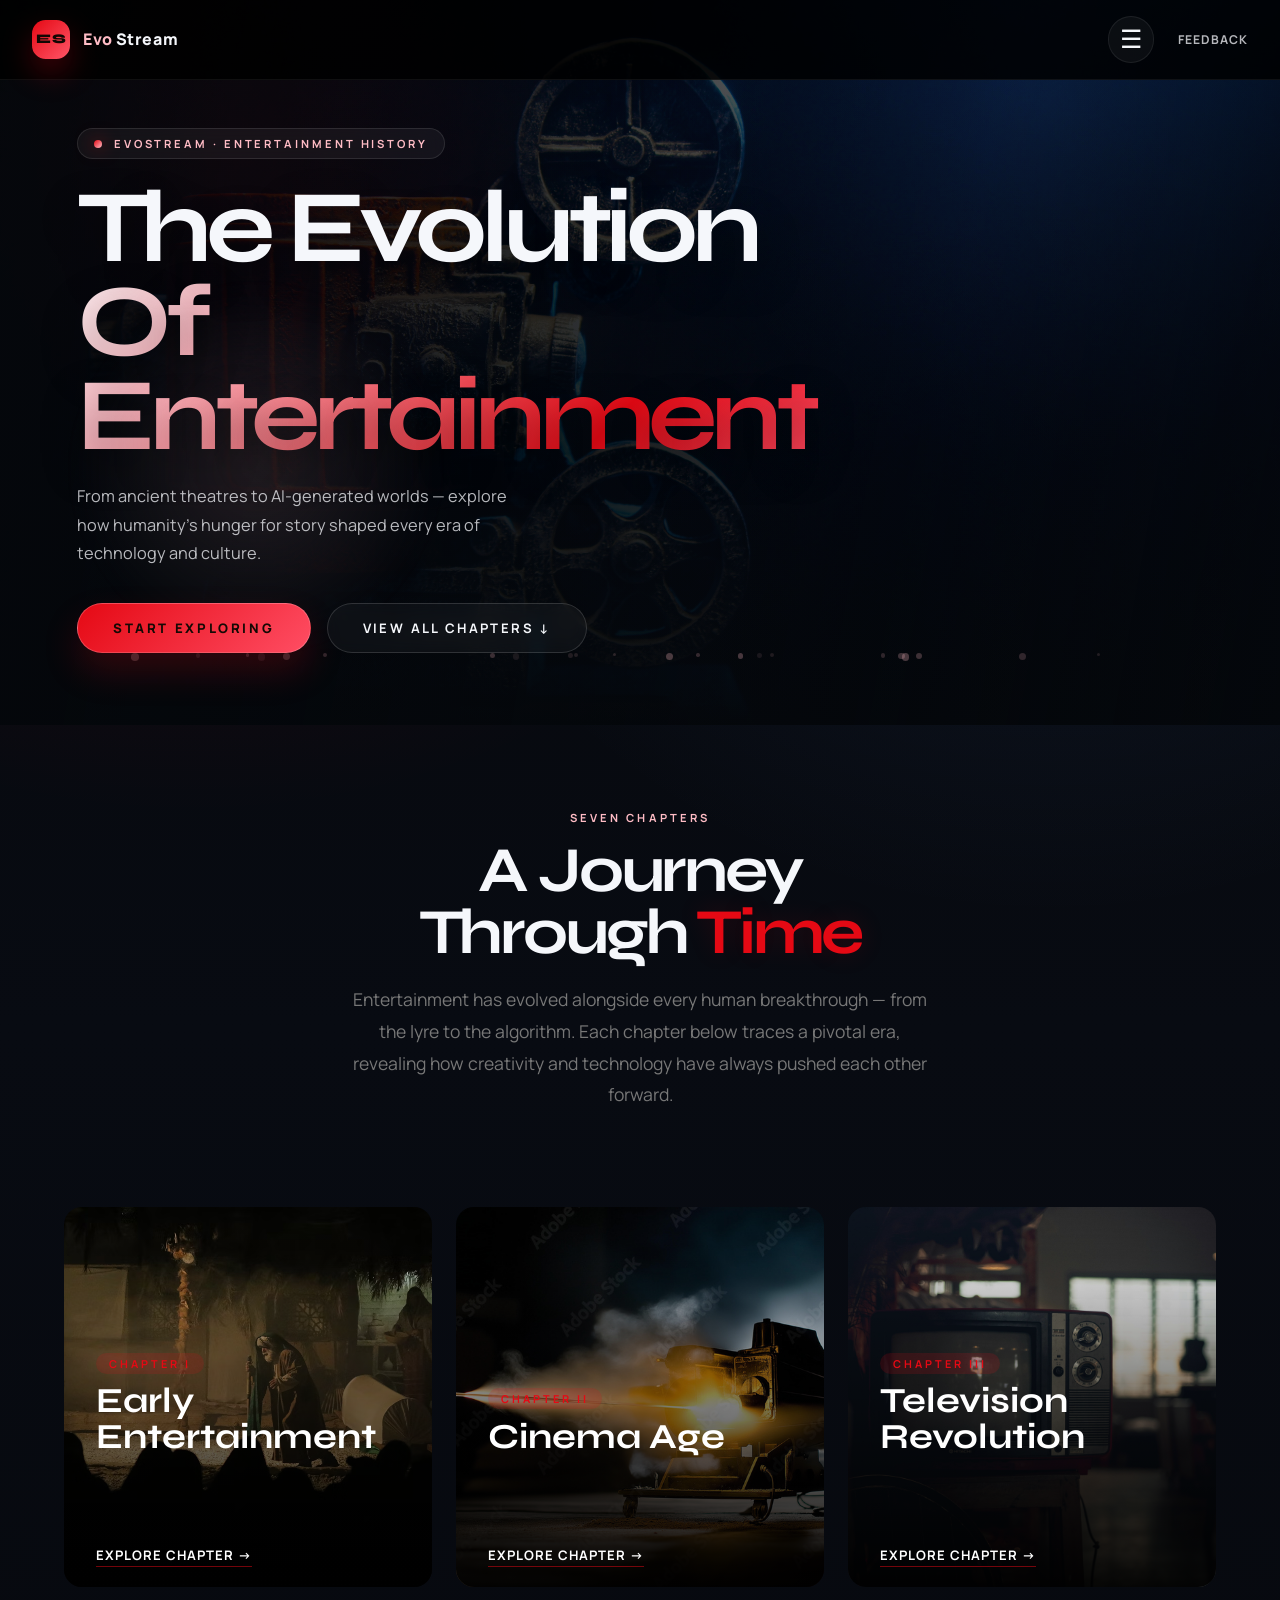
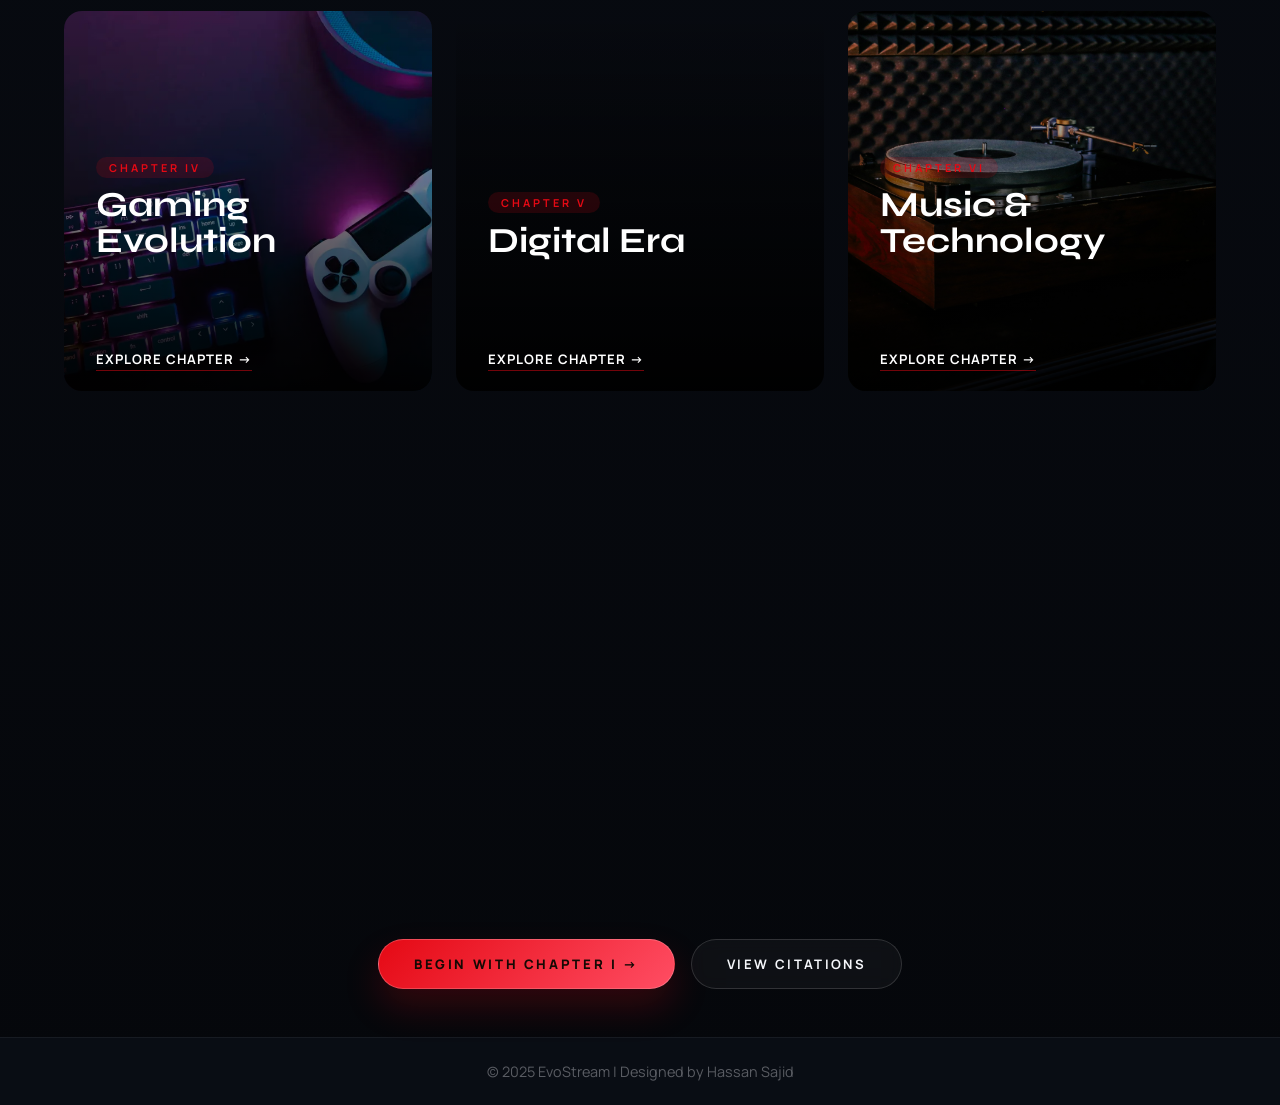
==== index.html @ 7b354b15 "Prepare EvoStream for Vercel and add feedback widget" ====
<!DOCTYPE html>
<html lang="en">
<head>
  <meta charset="UTF-8">
  <meta name="viewport" content="width=device-width, initial-scale=1.0">
  <title>The Evolution of Entertainment | EvoStream</title>
  <link rel="stylesheet" href="style.css">
  <style>
    /* ── Home hero ── */
    .home-hero-bg { background-image: url('images/home-banner.jpg'); }

    /* ── Chapter cards ── */
    .chapters-section { padding: 5rem 5% 6rem; }

    .home-chapters {
      display: grid;
      grid-template-columns: repeat(3, 1fr);
      grid-auto-rows: 380px;
      gap: 1.5rem;
      max-width: 1400px;
      margin: 0 auto;
    }

    .home-chapters .ch-card:last-child {
      grid-column: span 3;
      grid-row: auto;
    }

    .ch-card {
      position: relative;
      border-radius: 18px;
      overflow: hidden;
      cursor: pointer;
      transition: transform 0.4s ease, box-shadow 0.4s ease;
    }
    .ch-card:hover {
      transform: translateY(-8px);
      box-shadow: 0 30px 60px rgba(229,9,20,0.25);
    }

    .ch-bg {
      position: absolute;
      inset: 0;
      background-size: cover;
      background-position: center;
      transition: transform 0.6s ease;
    }
    .ch-card:hover .ch-bg { transform: scale(1.08); }

    .ch-grad {
      position: absolute;
      inset: 0;
      background: linear-gradient(to top,
        rgba(0,0,0,0.95) 0%,
        rgba(0,0,0,0.45) 55%,
        transparent 100%
      );
    }

    .ch-body {
      position: absolute;
      bottom: 0; left: 0; right: 0;
      padding: 2rem;
      transform: translateY(12px);
      transition: transform 0.4s ease;
    }
    .ch-card:hover .ch-body { transform: translateY(0); }

    .ch-num {
      display: inline-block;
      font-size: 0.68rem;
      font-weight: 700;
      letter-spacing: 3px;
      text-transform: uppercase;
      color: var(--red);
      background: rgba(229,9,20,0.15);
      padding: 0.2rem 0.8rem;
      border-radius: 20px;
      margin-bottom: 0.6rem;
    }

    .ch-body h2 {
      font-family: 'Syne', sans-serif;
      font-size: clamp(1.6rem, 3vw, 2.2rem);
      color: #fff;
      line-height: 1;
      margin-bottom: 0.6rem;
      border: none !important;
      padding: 0 !important;
    }

    .ch-body p {
      font-size: 0.88rem;
      color: rgba(255,255,255,0.65);
      line-height: 1.5;
      margin-bottom: 1rem;
      opacity: 0;
      transition: opacity 0.4s ease;
    }
    .ch-card:hover .ch-body p { opacity: 1; }

    .ch-link {
      display: inline-flex;
      align-items: center;
      gap: 0.4rem;
      color: #fff;
      text-decoration: none;
      font-size: 0.82rem;
      font-weight: 700;
      letter-spacing: 1px;
      text-transform: uppercase;
      border-bottom: 1px solid rgba(229,9,20,0.5);
      padding-bottom: 2px;
      transition: color 0.3s, border-color 0.3s, gap 0.3s;
    }
    .ch-link:hover { color: var(--red); border-color: var(--red); gap: 0.8rem; }

    /* ── Home intro strip ── */
    .home-intro {
      text-align: center;
      padding: 5rem 8% 1rem;
      max-width: 800px;
      margin: 0 auto;
    }
    .home-intro p {
      color: #777;
      font-size: 1.1rem;
      line-height: 1.8;
      margin-top: 1.2rem;
    }

    /* ── Responsive ── */
    @media (max-width: 960px) {
      .home-chapters { grid-template-columns: repeat(2, 1fr); }
      .home-chapters .ch-card:last-child { grid-column: span 2; }
    }
    @media (max-width: 580px) {
      .home-chapters { grid-template-columns: 1fr; grid-auto-rows: 300px; }
      .home-chapters .ch-card:last-child { grid-column: span 1; }
    }
  </style>
</head>
<body>

  <header class="main-header">
    <div class="logo"><a href="index.html"><span class="brand-mark" aria-hidden="true">ES</span><span class="brand-name"><span>Evo</span>Stream</span></a></div>
    <nav class="nav-menu">
      <div class="menu-group">
        <div class="menu-icon">☰</div>
        <ul class="dropdown">
          <li><a href="early-entertainment.html">Early Entertainment</a></li>
          <li><a href="cinema-age.html">Cinema Age</a></li>
          <li><a href="television-revolution.html">Television Revolution</a></li>
          <li><a href="gaming-evolution.html">Gaming Evolution</a></li>
          <li><a href="digital-era.html">Digital Era</a></li>
          <li><a href="music-and-tech.html">Music &amp; Technology</a></li>
          <li><a href="future-of-entertainment.html">Future of Entertainment</a></li>
          <li><a href="citations.html">Citations</a></li>
        </ul>
      </div>
      <a href="feedback.html" class="nav-feedback">Feedback</a>
    </nav>
  </header>


  <!-- HERO -->
  <section class="page-hero">
    <div class="hero-bg home-hero-bg"></div>
    <div class="hero-overlay"></div>
    <div class="hero-particles" id="heroParticles"></div>

    <div class="hero-content-wrap">
      <span class="hero-eyebrow">EvoStream · Entertainment History</span>
      <h1 class="hero-title">
        The Evolution
        <span class="red-line">Of Entertainment</span>
      </h1>
      <p class="hero-sub">From ancient theatres to AI-generated worlds — explore how humanity's hunger for story shaped every era of technology and culture.</p>
      <div class="hero-ctas">
        <a href="early-entertainment.html" class="btn-red">Start Exploring</a>
        <a href="#chapters" class="btn-outline">View All Chapters ↓</a>
      </div>
    </div>
  </section>


  <main>

    <!-- INTRO -->
    <div class="home-intro reveal">
      <span class="section-label">Seven Chapters</span>
      <h2 class="display-heading">A Journey Through <span class="glow-red">Time</span></h2>
      <p>Entertainment has evolved alongside every human breakthrough — from the lyre to the algorithm. Each chapter below traces a pivotal era, revealing how creativity and technology have always pushed each other forward.</p>
    </div>


    <!-- CHAPTER CARDS -->
    <section class="chapters-section" id="chapters">
      <div class="home-chapters">

        <div class="ch-card reveal">
          <div class="ch-bg" style="background-image: url('images/p1.jpg');"></div>
          <div class="ch-grad"></div>
          <div class="ch-body">
            <span class="ch-num">Chapter I</span>
            <h2>Early Entertainment</h2>
            <p>Where art and imagination began — ancient theatre, music, and storytelling that shaped culture and human connection.</p>
            <a href="early-entertainment.html" class="ch-link">Explore Chapter →</a>
          </div>
        </div>

        <div class="ch-card reveal">
          <div class="ch-bg" style="background-image: url('images/cinema.jpg');"></div>
          <div class="ch-grad"></div>
          <div class="ch-body">
            <span class="ch-num">Chapter II</span>
            <h2>Cinema Age</h2>
            <p>Where imagination met light — from the Lumière brothers' first reel to Hollywood's golden age and the CGI era.</p>
            <a href="cinema-age.html" class="ch-link">Explore Chapter →</a>
          </div>
        </div>

        <div class="ch-card reveal">
          <div class="ch-bg" style="background-image: url('images/tv.jpg');"></div>
          <div class="ch-grad"></div>
          <div class="ch-body">
            <span class="ch-num">Chapter III</span>
            <h2>Television Revolution</h2>
            <p>The box that brought the world into the living room — connecting billions through shared broadcast moments.</p>
            <a href="television-revolution.html" class="ch-link">Explore Chapter →</a>
          </div>
        </div>

        <div class="ch-card reveal">
          <div class="ch-bg" style="background-image: url('images/gaming.jpg');"></div>
          <div class="ch-grad"></div>
          <div class="ch-body">
            <span class="ch-num">Chapter IV</span>
            <h2>Gaming Evolution</h2>
            <p>From arcades to esports — how pixels became an art form, a community, and a billion-dollar global industry.</p>
            <a href="gaming-evolution.html" class="ch-link">Explore Chapter →</a>
          </div>
        </div>

        <div class="ch-card reveal">
          <div class="ch-bg" style="background-image: url('images/digital.jpg');"></div>
          <div class="ch-grad"></div>
          <div class="ch-body">
            <span class="ch-num">Chapter V</span>
            <h2>Digital Era</h2>
            <p>Streaming, social media, and the creator economy — how the internet democratised entertainment for everyone.</p>
            <a href="digital-era.html" class="ch-link">Explore Chapter →</a>
          </div>
        </div>

        <div class="ch-card reveal">
          <div class="ch-bg" style="background-image: url('images/music.jpg');"></div>
          <div class="ch-grad"></div>
          <div class="ch-body">
            <span class="ch-num">Chapter VI</span>
            <h2>Music &amp; Technology</h2>
            <p>From vinyl grooves to digital streams — how innovation transformed the way we create, share, and feel music.</p>
            <a href="music-and-tech.html" class="ch-link">Explore Chapter →</a>
          </div>
        </div>

        <!-- Featured last card -->
        <div class="ch-card reveal">
          <div class="ch-bg" style="background-image: url('images/future.jpg');"></div>
          <div class="ch-grad"></div>
          <div class="ch-body">
            <span class="ch-num">Chapter VII</span>
            <h2>The Future of Entertainment</h2>
            <p>AI, VR, and the metaverse — where the boundary between audience and creator disappears entirely.</p>
            <a href="future-of-entertainment.html" class="ch-link">Explore Chapter →</a>
          </div>
        </div>

      </div>
    </section>


    <!-- BOTTOM NAV -->
    <div class="pg-end-nav">
      <a href="early-entertainment.html" class="btn-red">Begin with Chapter I →</a>
      <a href="citations.html" class="btn-outline">View Citations</a>
    </div>

  </main>


  <footer>
    <p>&copy; 2025 EvoStream | Designed by Hassan Sajid</p>
  </footer>


  <script>
    // Particles
    const hp = document.getElementById('heroParticles');
    for (let i = 0; i < 22; i++) {
      const p = document.createElement('div');
      p.className = 'hero-particle';
      const s = Math.random() * 5 + 3;
      p.style.cssText = `width:${s}px;height:${s}px;left:${Math.random()*100}%;--dur:${Math.random()*10+7}s;--dl:-${Math.random()*20}s;opacity:${Math.random()*0.5+0.2}`;
      hp.appendChild(p);
    }

    // Shared reveal + stagger
    const obs = new IntersectionObserver(entries => {
      entries.forEach(e => { if (e.isIntersecting) { e.target.classList.add('in-view'); obs.unobserve(e.target); } });
    }, { threshold: 0.1 });
    document.querySelectorAll('.reveal').forEach((el, i) => {
      el.style.transitionDelay = (i * 0.08) + 's';
      obs.observe(el);
    });

    // Header glass
    const hdr = document.querySelector('.main-header');
    window.addEventListener('scroll', () => {
      const s = window.scrollY > 40;
      hdr.style.background = s ? 'rgba(0,0,0,0.95)' : 'rgba(0,0,0,0.85)';
      hdr.style.backdropFilter = s ? 'blur(14px)' : 'none';
    }, { passive: true });

    // Smooth scroll
    document.querySelectorAll('a[href^="#"]').forEach(a => {
      a.addEventListener('click', e => {
        const t = document.querySelector(a.getAttribute('href'));
        if (t) { e.preventDefault(); t.scrollIntoView({ behavior: 'smooth' }); }
      });
    });
  </script>

</body>
</html>
---- style.css ----
@import url('https://fonts.googleapis.com/css2?family=Manrope:wght@400;500;600;700;800&family=Syne:wght@600;700;800&display=swap');

:root {
  --red: #e50914;
  --gold: #ffbcc5;
  --bg: #05070b;
  --bg2: #090d14;
  --bg3: #101721;
  --panel: rgba(13, 18, 27, 0.72);
  --panel-strong: rgba(9, 12, 18, 0.88);
  --border: rgba(255,255,255,0.08);
  --line: rgba(255,255,255,0.06);
  --text: #f5f7fb;
  --muted: rgba(245,247,251,0.74);
  --muted-soft: rgba(245,247,251,0.56);
}

* { margin: 0; padding: 0; box-sizing: border-box; }

html { scroll-behavior: smooth; }

body {
  background:
    radial-gradient(circle at 15% 0%, rgba(229,9,20,0.18), transparent 28%),
    radial-gradient(circle at 82% 8%, rgba(94,155,255,0.12), transparent 26%),
    linear-gradient(180deg, #05070b 0%, #080b12 38%, #05070b 100%);
  color: var(--text);
  font-family: 'Manrope', 'Segoe UI', sans-serif;
  overflow-x: hidden;
}

/* ─── HEADER / NAV ─────────────────────────── */
.main-header {
  display: flex;
  justify-content: space-between;
  align-items: center;
  background: rgba(4,7,11,0.56);
  border-bottom: 1px solid var(--line);
  padding: 1rem 2rem;
  position: fixed;
  top: 0; left: 0; right: 0;
  z-index: 100;
  backdrop-filter: blur(18px);
  transition: background 0.3s, backdrop-filter 0.3s, border-color 0.3s;
}

.logo a {
  color: var(--text);
  text-decoration: none;
  font-weight: 800;
  font-size: 0.96rem;
  letter-spacing: 0.12em;
  text-transform: uppercase;
  display: inline-flex;
  align-items: center;
  gap: 0.8rem;
}

.brand-mark {
  width: 2.4rem;
  height: 2.4rem;
  border-radius: 0.85rem;
  background: linear-gradient(135deg, var(--red), #ff5567);
  color: #120703;
  display: inline-flex;
  align-items: center;
  justify-content: center;
  font-family: 'Syne', sans-serif;
  font-size: 0.82rem;
  font-weight: 800;
  letter-spacing: 0.08em;
  box-shadow: 0 14px 30px rgba(229,9,20,0.28);
  transition: transform 0.3s, box-shadow 0.3s;
}

.brand-name {
  display: inline-flex;
  align-items: baseline;
  gap: 0.15rem;
  font-size: 1rem;
  font-weight: 800;
  letter-spacing: 0.04em;
  text-transform: none;
}

.brand-name span { color: var(--gold); }

.logo a:hover .brand-mark {
  transform: translateY(-2px);
  box-shadow: 0 20px 38px rgba(229,9,20,0.34);
}

.nav-menu {
  display: flex;
  align-items: center;
  gap: 1.5rem;
  position: relative;
}

.menu-group {
  position: relative;
  display: inline-block;
}

.menu-icon {
  font-size: 1.55rem;
  color: var(--text);
  cursor: pointer;
  user-select: none;
  padding: 0.3rem 0.7rem 0.45rem;
  border-radius: 999px;
  border: 1px solid rgba(255,255,255,0.08);
  background: rgba(255,255,255,0.04);
  transition: background 0.3s, border-color 0.3s, transform 0.3s;
}
.menu-icon:hover {
  background: rgba(229,9,20,0.14);
  border-color: rgba(255,188,197,0.28);
  transform: translateY(-1px);
}

.dropdown {
  position: absolute;
  top: 45px; right: 0;
  background: rgba(8,12,18,0.96);
  list-style: none;
  border: 1px solid rgba(255,255,255,0.08);
  border-radius: 14px;
  padding: 0.5rem 0;
  display: none;
  flex-direction: column;
  min-width: 260px;
  max-width: min(320px, calc(100vw - 1rem));
  box-shadow: 0 24px 60px rgba(0,0,0,0.38);
  z-index: 999;
  opacity: 0;
  backdrop-filter: blur(20px);
  transition: opacity 0.3s ease-in-out;
}
.menu-group:hover .dropdown {
  display: flex;
  opacity: 1;
  animation: fadeIn 0.3s ease-in-out;
}

.dropdown a {
  display: block;
  padding: 0.8rem 1rem;
  color: var(--muted);
  text-decoration: none;
  white-space: normal;
  transition: background 0.3s, color 0.3s;
}
.dropdown a:hover {
  background: rgba(229,9,20,0.14);
  color: var(--text);
}

.nav-feedback {
  color: var(--muted);
  text-decoration: none;
  font-weight: 700;
  letter-spacing: 0.08em;
  text-transform: uppercase;
  font-size: 0.76rem;
  transition: color 0.3s;
}
.nav-feedback:hover { color: var(--gold); }

/* ─── BUTTONS ───────────────────────────────── */
.btn-red {
  background: linear-gradient(135deg, var(--red), #ff4d63);
  color: #140904;
  padding: 0.95rem 2.2rem;
  border-radius: 999px;
  text-decoration: none;
  font-weight: 800;
  font-size: 0.82rem;
  letter-spacing: 0.2em;
  text-transform: uppercase;
  transition: all 0.3s;
  border: 1px solid rgba(255,188,197,0.3);
  display: inline-block;
  box-shadow: 0 18px 36px rgba(229,9,20,0.2);
}
.btn-red:hover {
  transform: translateY(-2px);
  color: #fff8ef;
  background: rgba(255,255,255,0.04);
  border-color: rgba(255,188,197,0.44);
  box-shadow: 0 20px 40px rgba(0,0,0,0.3);
}

.btn-outline {
  background: rgba(255,255,255,0.04);
  color: var(--text);
  padding: 0.95rem 2.2rem;
  border-radius: 999px;
  text-decoration: none;
  font-weight: 700;
  font-size: 0.82rem;
  letter-spacing: 0.18em;
  text-transform: uppercase;
  border: 1px solid rgba(255,255,255,0.14);
  transition: all 0.3s;
  display: inline-block;
  backdrop-filter: blur(8px);
}
.btn-outline:hover {
  transform: translateY(-2px);
  border-color: rgba(255,188,197,0.34);
  color: var(--gold);
  background: rgba(255,255,255,0.08);
}

/* Legacy .btn (feedback form submit) */
.btn {
  background: linear-gradient(135deg, var(--red), #ff4d63);
  color: #140904;
  padding: 0.9rem 2rem;
  border-radius: 999px;
  text-decoration: none;
  font-weight: 800;
  border: none;
  cursor: pointer;
  display: inline-block;
  transition: transform 0.3s, box-shadow 0.3s;
  font-size: 0.85rem;
  letter-spacing: 0.16em;
  text-transform: uppercase;
}
.btn:hover {
  transform: translateY(-2px);
  box-shadow: 0 20px 40px rgba(229,9,20,0.24);
}

/* ─── HERO ──────────────────────────────────── */
.page-hero {
  position: relative;
  min-height: 720px;
  overflow: hidden;
  display: flex;
  align-items: flex-end;
  justify-content: flex-start;
  padding: 8rem 6% 4.5rem;
}

.page-hero::before {
  content: '';
  position: absolute;
  inset: 0;
  background:
    radial-gradient(circle at 18% 22%, rgba(229,9,20,0.2), transparent 26%),
    radial-gradient(circle at 82% 14%, rgba(94,155,255,0.14), transparent 30%);
  z-index: 1;
}

.page-hero::after {
  content: '';
  position: absolute;
  inset: auto auto 4rem 4rem;
  width: min(24rem, 32vw);
  height: min(24rem, 32vw);
  background: radial-gradient(circle, rgba(255,188,197,0.12) 0%, transparent 68%);
  filter: blur(12px);
  z-index: 1;
  pointer-events: none;
}

.hero-bg {
  position: absolute;
  inset: 0;
  background-size: cover;
  background-position: center;
  transform: scale(1.04);
  filter: saturate(1.08) contrast(1.04) brightness(0.62);
}

.hero-overlay {
  position: absolute;
  inset: 0;
  z-index: 1;
  background:
    linear-gradient(100deg, rgba(4,7,11,0.9) 0%, rgba(4,7,11,0.56) 40%, rgba(4,7,11,0.2) 72%, rgba(4,7,11,0.72) 100%),
    linear-gradient(180deg, rgba(4,7,11,0.1) 0%, rgba(4,7,11,0.7) 72%, #04070b 100%);
}

.hero-content-wrap {
  position: relative;
  z-index: 2;
  text-align: left;
  padding: 0;
  max-width: 760px;
  background: none;
  border: none;
  border-radius: 0;
  box-shadow: none;
  backdrop-filter: none;
}

.hero-eyebrow {
  display: inline-flex;
  align-items: center;
  gap: 0.75rem;
  font-size: 0.7rem;
  font-weight: 700;
  letter-spacing: 0.26em;
  text-transform: uppercase;
  color: var(--gold);
  border: 1px solid rgba(255,255,255,0.1);
  padding: 0.45rem 1rem;
  border-radius: 999px;
  margin-bottom: 1.35rem;
  background: rgba(255,255,255,0.05);
  backdrop-filter: blur(10px);
}

.hero-eyebrow::before {
  content: '';
  width: 8px; height: 8px;
  border-radius: 50%;
  background: linear-gradient(135deg, var(--red), var(--gold));
  box-shadow: 0 0 18px rgba(229,9,20,0.65);
  animation: blink 2s ease-in-out infinite;
}

.hero-title {
  font-family: 'Syne', sans-serif;
  font-size: clamp(3.4rem, 8vw, 7rem);
  line-height: 0.92;
  color: var(--text);
  letter-spacing: -0.06em;
  text-shadow: 0 18px 40px rgba(0,0,0,0.35);
  margin-bottom: 1.15rem;
}

.hero-title .red-line {
  color: transparent;
  display: block;
  background: linear-gradient(135deg, #fff1f3 0%, var(--gold) 18%, var(--red) 72%, #ff4d63 100%);
  -webkit-background-clip: text;
  background-clip: text;
}

.hero-sub {
  font-size: 1.02rem;
  color: var(--muted);
  font-weight: 400;
  line-height: 1.75;
  max-width: 44ch;
  margin: 0 0 2.2rem;
}

.hero-ctas {
  display: flex;
  gap: 1rem;
  justify-content: flex-start;
  flex-wrap: wrap;
}

/* ─── SECTION ATOMS ─────────────────────────── */
.section-label {
  display: inline-block;
  font-size: 0.7rem;
  font-weight: 700;
  letter-spacing: 0.28em;
  text-transform: uppercase;
  color: var(--gold);
  margin-bottom: 0.9rem;
}

.display-heading {
  font-family: 'Syne', sans-serif;
  font-size: clamp(2.35rem, 5vw, 4.5rem);
  color: var(--text);
  line-height: 0.98;
  letter-spacing: -0.05em;
}

.glow-red {
  color: var(--red);
  text-shadow: 0 0 24px rgba(229,9,20,0.16);
}
.section-center { text-align: center; margin-bottom: 3.5rem; }

/* ─── SCROLL REVEAL ─────────────────────────── */
.reveal {
  opacity: 0;
  transform: translateY(36px);
  transition: opacity 0.75s ease, transform 0.75s ease;
}
.reveal.in-view {
  opacity: 1;
  transform: translateY(0);
}

/* ─── INTRO VISUAL ──────────────────────────── */
.intro-visual {
  position: relative;
  border-radius: 20px;
  overflow: hidden;
  aspect-ratio: 4/3;
  border: 1px solid rgba(255,255,255,0.08);
  box-shadow: 0 40px 90px rgba(0,0,0,0.45);
}
.intro-visual img {
  width: 100%; height: 100%;
  object-fit: cover;
  display: block;
}
.intro-visual::after {
  content: '';
  position: absolute;
  inset: 0;
  border: 1px solid rgba(255,255,255,0.08);
  border-radius: 20px;
  box-shadow: inset 0 0 60px rgba(255,255,255,0.04);
  pointer-events: none;
}
.intro-badge {
  position: absolute;
  bottom: 1.2rem; right: 1.2rem;
  background: linear-gradient(135deg, rgba(229,9,20,0.95), rgba(255,92,109,0.92));
  color: #160803;
  padding: 0.55rem 1.15rem;
  border-radius: 999px;
  font-weight: 700;
  font-size: 0.75rem;
  letter-spacing: 0.18em;
  text-transform: uppercase;
  backdrop-filter: blur(10px);
}

/* ─── PAGE CARDS ─────────────────────────────── */
.pg-card {
  position: relative;
  border-radius: 18px;
  overflow: hidden;
  cursor: pointer;
  border: 1px solid rgba(255,255,255,0.08);
  background: var(--panel);
  transition: transform 0.45s cubic-bezier(0.175,0.885,0.32,1.275),
              box-shadow 0.45s ease;
}
.pg-card:hover {
  transform: translateY(-10px) scale(1.02);
  box-shadow: 0 35px 70px rgba(0,0,0,0.34), 0 0 0 1px rgba(229,9,20,0.18);
}
.pg-card img {
  width: 100%; height: 100%;
  object-fit: cover;
  display: block;
  transition: transform 0.65s ease;
}
.pg-card:hover img { transform: scale(1.1); }

.card-grad {
  position: absolute;
  inset: 0;
  background: linear-gradient(to top,
    rgba(0,0,0,0.96) 0%,
    rgba(0,0,0,0.45) 50%,
    rgba(0,0,0,0.05) 100%
  );
}

.card-body {
  position: absolute;
  bottom: 0; left: 0; right: 0;
  padding: 2rem 1.8rem;
  transform: translateY(14px);
  transition: transform 0.4s ease;
}
.pg-card:hover .card-body { transform: translateY(0); }

.card-icon,
.platform-icon,
.innov-icon {
  display: inline-flex;
  align-items: center;
  justify-content: center;
  padding: 0.45rem 0.8rem;
  border-radius: 999px;
  margin-bottom: 0.85rem;
  background: linear-gradient(135deg, rgba(229,9,20,0.18), rgba(255,188,197,0.12));
  border: 1px solid rgba(255,188,197,0.28);
  color: #ffe4e8;
  font-family: 'Syne', sans-serif;
  font-size: 0.66rem;
  font-weight: 800;
  letter-spacing: 0.26em;
  text-transform: uppercase;
  box-shadow: inset 0 1px 0 rgba(255,255,255,0.06);
}

.card-body h3 {
  font-size: 1.4rem;
  font-weight: 700;
  color: var(--text);
  margin-bottom: 0.6rem;
  line-height: 1.25;
}

.card-body p {
  font-size: 0.88rem;
  color: var(--muted);
  line-height: 1.6;
  margin-bottom: 1.2rem;
  opacity: 0;
  transition: opacity 0.4s ease 0.08s;
}
.pg-card:hover .card-body p { opacity: 1; }

.card-cta {
  display: inline-flex;
  align-items: center;
  gap: 0.4rem;
  color: var(--gold);
  text-decoration: none;
  font-size: 0.78rem;
  font-weight: 700;
  letter-spacing: 0.18em;
  text-transform: uppercase;
  opacity: 0;
  transition: opacity 0.4s ease 0.12s, gap 0.3s ease;
}
.pg-card:hover .card-cta { opacity: 1; }
.card-cta:hover { gap: 0.8rem; }

.cards-grid-3 {
  display: grid;
  grid-template-columns: repeat(3, 1fr);
  gap: 1.5rem;
  max-width: 1200px;
  margin: 0 auto;
}

.cards-grid-2 {
  display: grid;
  grid-template-columns: repeat(2, 1fr);
  gap: 1.5rem;
  max-width: 900px;
  margin: 0 auto;
}

/* ─── TIMELINE ───────────────────────────────── */
.pg-timeline {
  position: relative;
  max-width: 880px;
  margin: 0 auto;
}
.pg-timeline::before {
  content: '';
  position: absolute;
  left: 50%; top: 0; bottom: 0;
  width: 1px;
  background: linear-gradient(to bottom,
    transparent,
    rgba(255,188,197,0.6) 10%,
    rgba(229,9,20,0.7) 90%,
    transparent
  );
  transform: translateX(-50%);
}

.tl-item {
  display: grid;
  grid-template-columns: 1fr 64px 1fr;
  gap: 1.2rem;
  margin-bottom: 3.5rem;
}
.tl-left  { text-align: right; }
.tl-right { text-align: left; }

.tl-center {
  display: flex;
  flex-direction: column;
  align-items: center;
  gap: 0.5rem;
}

.tl-dot {
  width: 64px; height: 64px;
  border-radius: 20px;
  background: linear-gradient(180deg, rgba(17,23,34,0.95), rgba(7,10,15,0.92));
  border: 1px solid rgba(255,188,197,0.28);
  display: flex;
  align-items: center;
  justify-content: center;
  color: #ffe4e8;
  font-family: 'Syne', sans-serif;
  font-size: 0.55rem;
  font-weight: 800;
  letter-spacing: 0.3em;
  text-transform: uppercase;
  box-shadow: 0 18px 40px rgba(0,0,0,0.35);
  flex-shrink: 0;
  transition: box-shadow 0.3s, transform 0.3s;
}
.tl-item:hover .tl-dot {
  transform: translateY(-2px);
  box-shadow: 0 22px 48px rgba(0,0,0,0.42), 0 0 0 1px rgba(229,9,20,0.2);
}

.tl-year {
  font-size: 0.7rem;
  color: var(--gold);
  font-weight: 700;
  letter-spacing: 0.14em;
  white-space: nowrap;
}

.tl-card {
  background: linear-gradient(180deg, rgba(15,20,30,0.82), rgba(8,10,15,0.9));
  border: 1px solid rgba(255,255,255,0.08);
  border-radius: 20px;
  padding: 1.5rem;
  box-shadow: 0 20px 40px rgba(0,0,0,0.18);
  transition: all 0.35s ease;
}
.tl-card:hover {
  background: linear-gradient(180deg, rgba(19,25,36,0.92), rgba(9,11,17,0.95));
  border-color: rgba(229,9,20,0.22);
  transform: translateY(-3px);
}
.tl-tag {
  display: inline-block;
  font-size: 0.67rem;
  padding: 0.22rem 0.75rem;
  background: rgba(229,9,20,0.12);
  color: var(--gold);
  border-radius: 999px;
  margin-bottom: 0.75rem;
  font-weight: 700;
  letter-spacing: 0.18em;
  text-transform: uppercase;
}
.tl-card h3 {
  font-size: 1.1rem;
  font-weight: 700;
  color: var(--text);
  margin-bottom: 0.6rem;
  line-height: 1.3;
}
.tl-card p {
  font-size: 0.875rem;
  color: var(--muted-soft);
  line-height: 1.7;
}

/* ─── STATS BAND ─────────────────────────────── */
.stats-band {
  padding: 5rem 5%;
  background: linear-gradient(135deg, #bf0a1d 0%, #7a0717 48%, #f13d52 100%);
  border-top: 1px solid rgba(255,255,255,0.06);
  border-bottom: 1px solid rgba(255,255,255,0.06);
}
.stats-grid-4 {
  display: grid;
  grid-template-columns: repeat(4, 1fr);
  max-width: 1100px;
  margin: 0 auto;
  text-align: center;
}
.stat-box {
  padding: 1rem 2rem;
  border-right: 1px solid rgba(255,255,255,0.2);
}
.stat-box:last-child { border-right: none; }

.stat-num {
  font-family: 'Syne', sans-serif;
  font-size: clamp(2.6rem, 5vw, 4.5rem);
  color: #fff7ee;
  line-height: 0.95;
  display: block;
  letter-spacing: -0.06em;
}
.stat-sfx {
  font-family: 'Syne', sans-serif;
  font-size: clamp(1.8rem, 3vw, 2.8rem);
  color: rgba(255,247,238,0.72);
}
.stat-lbl {
  font-size: 0.78rem;
  color: rgba(255,255,255,0.75);
  margin-top: 0.5rem;
  line-height: 1.4;
  letter-spacing: 0.04em;
}

/* ─── TWO-COL LAYOUT ─────────────────────────── */
.two-col {
  display: grid;
  grid-template-columns: 1fr 1fr;
  gap: 5rem;
  align-items: center;
  max-width: 1200px;
  margin: 0 auto;
  padding: 6rem 8%;
}

/* ─── BODY TEXT ──────────────────────────────── */
.body-text p {
  color: var(--muted-soft);
  font-size: 1.02rem;
  line-height: 1.85;
  margin-top: 1.5rem;
}

.pull-quote {
  border-left: 2px solid rgba(255,188,197,0.55);
  padding: 1.15rem 1.5rem;
  margin: 2rem 0;
  background: rgba(255,255,255,0.03);
  border-radius: 0 18px 18px 0;
}
.pull-quote p {
  font-size: 1.1rem !important;
  color: rgba(255,255,255,0.92) !important;
  font-style: italic;
  margin: 0 !important;
  line-height: 1.6 !important;
}

/* ─── FEATURE LIST ───────────────────────────── */
.feat-list { list-style: none; margin-top: 1.5rem; }
.feat-list li {
  display: flex;
  align-items: flex-start;
  gap: 1rem;
  padding: 0.85rem 0;
  border-bottom: 1px solid rgba(255,255,255,0.06);
  color: var(--muted);
  font-size: 0.92rem;
  line-height: 1.6;
}
.feat-list li:last-child { border-bottom: none; }
.feat-icon {
  width: 2.35rem; height: 2.35rem;
  border-radius: 0.9rem;
  background: rgba(255,255,255,0.04);
  border: 1px solid rgba(255,255,255,0.1);
  display: flex;
  align-items: center;
  justify-content: center;
  font-family: 'Syne', sans-serif;
  font-size: 0.58rem;
  font-weight: 800;
  letter-spacing: 0.2em;
  text-transform: uppercase;
  color: #ffe4e8;
  flex-shrink: 0;
  margin-top: 0.1rem;
  box-shadow: inset 0 1px 0 rgba(255,255,255,0.04);
}

/* ─── QUOTE SECTION ──────────────────────────── */
.quote-section {
  position: relative;
  padding: 9rem 5%;
  text-align: center;
  background-size: cover;
  background-position: center;
  background-attachment: fixed;
}
.quote-section::before {
  content: '';
  position: absolute;
  inset: 0;
  background: linear-gradient(180deg, rgba(6,9,13,0.74), rgba(4,7,11,0.92));
}
.quote-inner {
  position: relative;
  z-index: 1;
  max-width: 860px;
  margin: 0 auto;
}
.big-q {
  font-family: 'Syne', sans-serif;
  font-size: 8rem;
  line-height: 0.4;
  color: var(--gold);
  opacity: 0.35;
  display: block;
  user-select: none;
}
.quote-text {
  font-family: 'Syne', sans-serif;
  font-size: clamp(2rem, 4.4vw, 3.3rem);
  color: var(--text);
  line-height: 1.1;
  margin: 1.5rem 0 2rem;
  letter-spacing: -0.05em;
}
.quote-attr {
  font-size: 0.78rem;
  color: var(--gold);
  font-weight: 700;
  letter-spacing: 0.24em;
  text-transform: uppercase;
}

/* ─── PAGE END NAV ───────────────────────────── */
.pg-end-nav {
  padding: 3rem 5%;
  display: flex;
  justify-content: center;
  gap: 1rem;
  flex-wrap: wrap;
}

/* ─── SECTION PADDING UTILS ──────────────────── */
.s-pad     { padding: 6rem 8%; }
.s-pad-lg  { padding: 7rem 8%; }
.s-dark    { padding: 6rem 8%; background: var(--bg2); }

/* ─── TABLE ─────────────────────────────────── */
table {
  width: 100%;
  border-collapse: collapse;
  margin: 1.5rem 0;
  background: var(--bg3);
  border-radius: 12px;
  overflow: hidden;
}
th {
  background: var(--red);
  color: #fff;
  padding: 1rem 1.5rem;
  text-align: left;
  font-size: 0.82rem;
  font-weight: 700;
  letter-spacing: 1.5px;
  text-transform: uppercase;
}
td {
  padding: 1rem 1.5rem;
  border-bottom: 1px solid rgba(255,255,255,0.05);
  color: #ccc;
  font-size: 0.95rem;
}
tr:last-child td { border-bottom: none; }
tr:hover td { background: rgba(229,9,20,0.05); }

/* ─── FORM ───────────────────────────────────── */
.form-wrap {
  max-width: 600px;
  margin: 0 auto;
  background: linear-gradient(180deg, rgba(16,21,31,0.84), rgba(9,12,18,0.92));
  border: 1px solid var(--border);
  border-radius: 24px;
  padding: 3rem;
  box-shadow: 0 40px 80px rgba(0,0,0,0.42);
}
.form-wrap label {
  display: block;
  margin-bottom: 0.5rem;
  color: var(--muted);
  font-size: 0.82rem;
  font-weight: 600;
  letter-spacing: 0.12em;
  text-transform: uppercase;
}
.form-wrap input,
.form-wrap textarea {
  width: 100%;
  padding: 0.9rem 1.2rem;
  margin-bottom: 1.5rem;
  border: 1px solid rgba(255,255,255,0.1);
  border-radius: 14px;
  background: rgba(255,255,255,0.04);
  color: var(--text);
  font-size: 1rem;
  font-family: 'Manrope', sans-serif;
  transition: border-color 0.3s, box-shadow 0.3s;
}
.form-wrap input:focus,
.form-wrap textarea:focus {
  outline: none;
  border-color: rgba(255,188,197,0.5);
  box-shadow: 0 0 0 4px rgba(229,9,20,0.12);
}
.form-wrap input::placeholder,
.form-wrap textarea::placeholder { color: rgba(245,247,251,0.26); }

/* ─── FOOTER ─────────────────────────────────── */
footer {
  text-align: center;
  padding: 1.5rem;
  background: var(--bg2);
  color: rgba(245,247,251,0.34);
  border-top: 1px solid rgba(255,255,255,0.06);
  font-size: 0.9rem;
}

/* ─── MAIN RESET ─────────────────────────────── */
main { padding: 0; }
main h2 { border-left: none; padding-left: 0; margin-bottom: 0; }

/* ─── ANIMATIONS ─────────────────────────────── */
@keyframes fadeIn {
  from { opacity: 0; transform: translateY(-10px); }
  to   { opacity: 1; transform: translateY(0); }
}
@keyframes blink {
  0%,100% { opacity: 1; }
  50%      { opacity: 0; }
}

/* ─── PARTICLES (shared hero decoration) ──────── */
.hero-particle {
  position: absolute;
  pointer-events: none;
  border-radius: 50%;
  background: rgba(255,188,197,0.42);
  animation: particleRise var(--dur,8s) var(--dl,0s) ease-in-out infinite;
  z-index: 1;
}
@keyframes particleRise {
  0%   { transform: translateY(100vh) scale(0.5); opacity: 0; }
  15%  { opacity: 0.8; }
  85%  { opacity: 0.3; }
  100% { transform: translateY(-80px) scale(1.2); opacity: 0; }
}

/* ─── RESPONSIVE ─────────────────────────────── */
@media (max-width: 960px) {
  .two-col { grid-template-columns: 1fr; gap: 3rem; padding: 5rem 6%; }
  .cards-grid-3 { grid-template-columns: 1fr; }
  .cards-grid-2 { grid-template-columns: 1fr; }
  .stats-grid-4 { grid-template-columns: repeat(2, 1fr); }
  .stat-box { border-right: none; border-bottom: 1px solid rgba(255,255,255,0.15); padding: 1.5rem; }
  .stat-box:nth-child(2n) { }

  .page-hero {
    min-height: 640px;
    padding: 7rem 6% 4rem;
  }
  .page-hero::after { inset: auto auto 2rem 1rem; width: 14rem; height: 14rem; }
  .hero-content-wrap { max-width: 100%; }

  .pg-timeline::before { left: 26px; }
  .tl-item { grid-template-columns: 54px 1fr; }
  .tl-item .tl-left  { grid-column: 2; grid-row: 1; text-align: left; }
  .tl-item .tl-center { grid-column: 1; grid-row: 1; }
  .tl-item .tl-right { grid-column: 2; grid-row: 1; text-align: left; }
  .tl-item .tl-blank  { display: none; }
  .s-pad    { padding: 4rem 6%; }
  .s-pad-lg { padding: 5rem 6%; }
  .s-dark   { padding: 4rem 6%; }
}

@media (max-width: 480px) {
  .stats-grid-4 { grid-template-columns: 1fr; }
  .hero-ctas { flex-direction: column; align-items: flex-start; }
  .pg-end-nav { flex-direction: column; align-items: center; }
  .hero-content-wrap { padding: 0; border-radius: 0; }
}
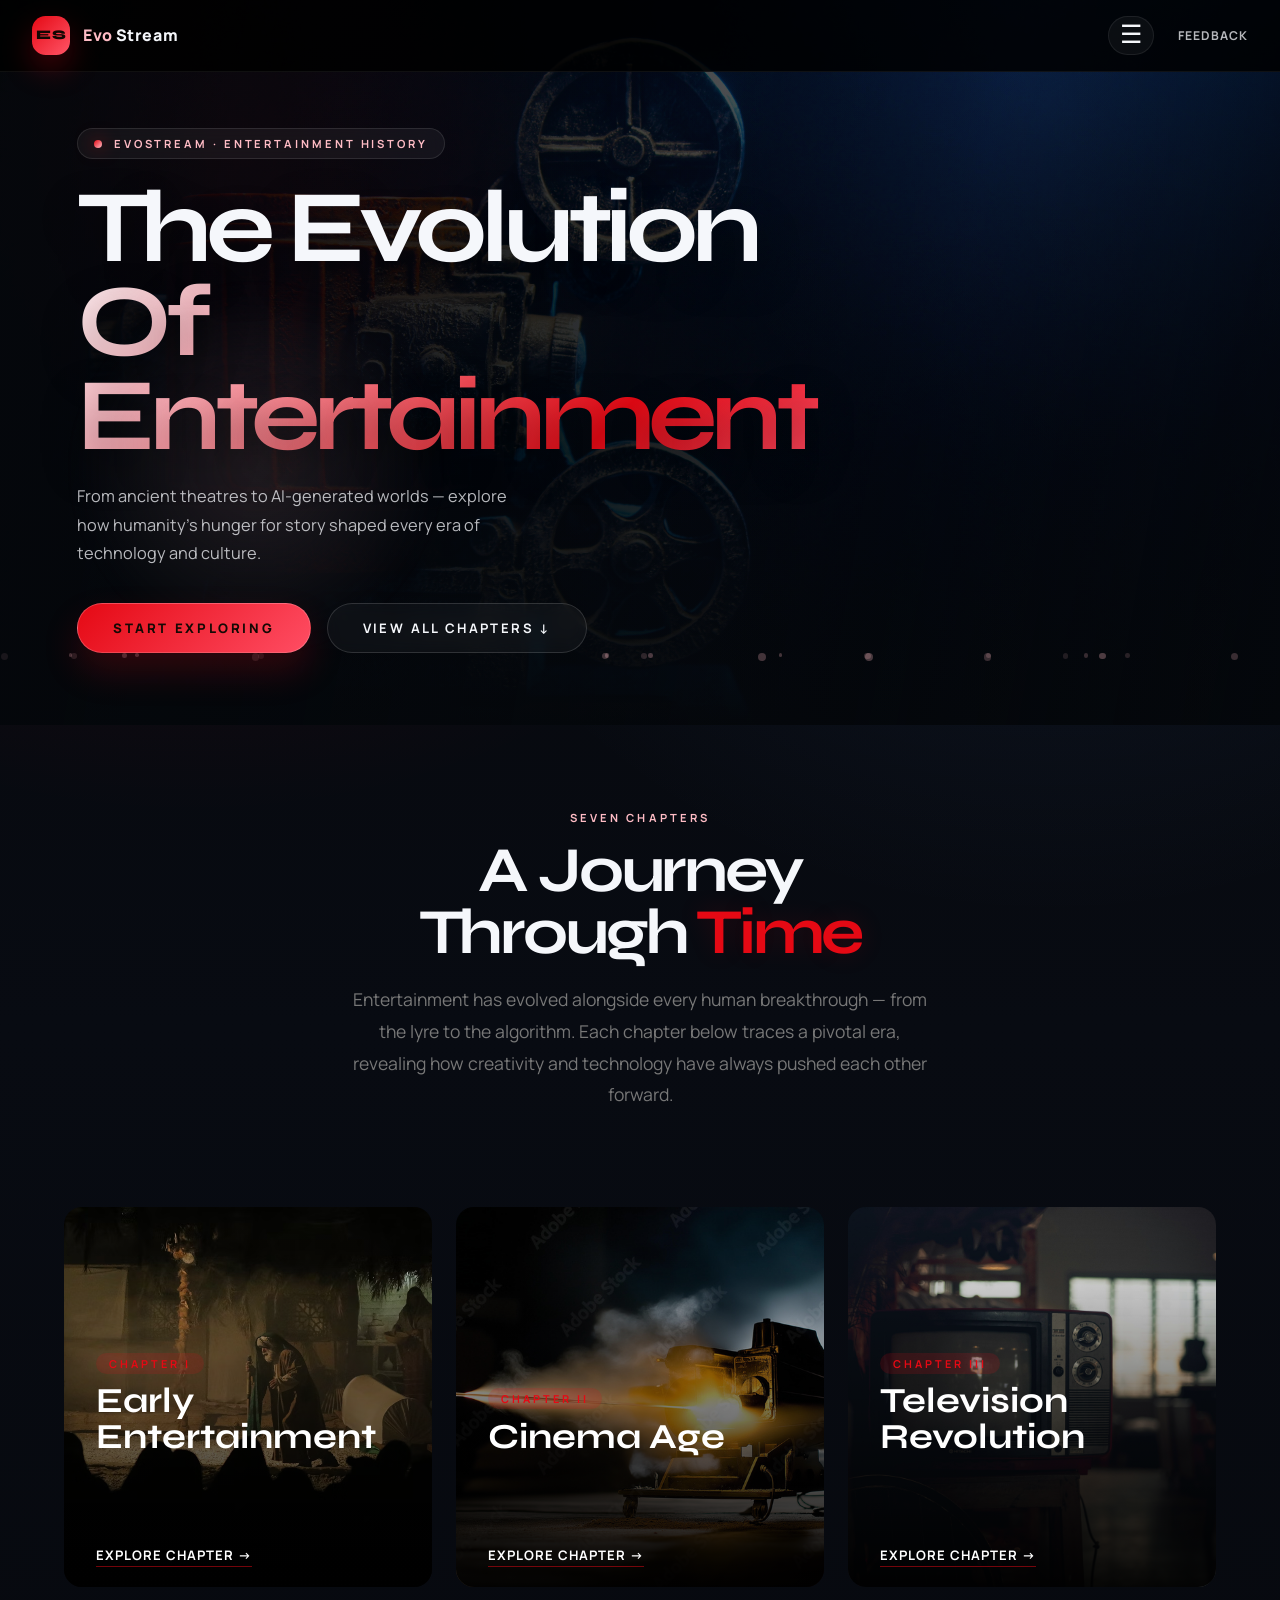
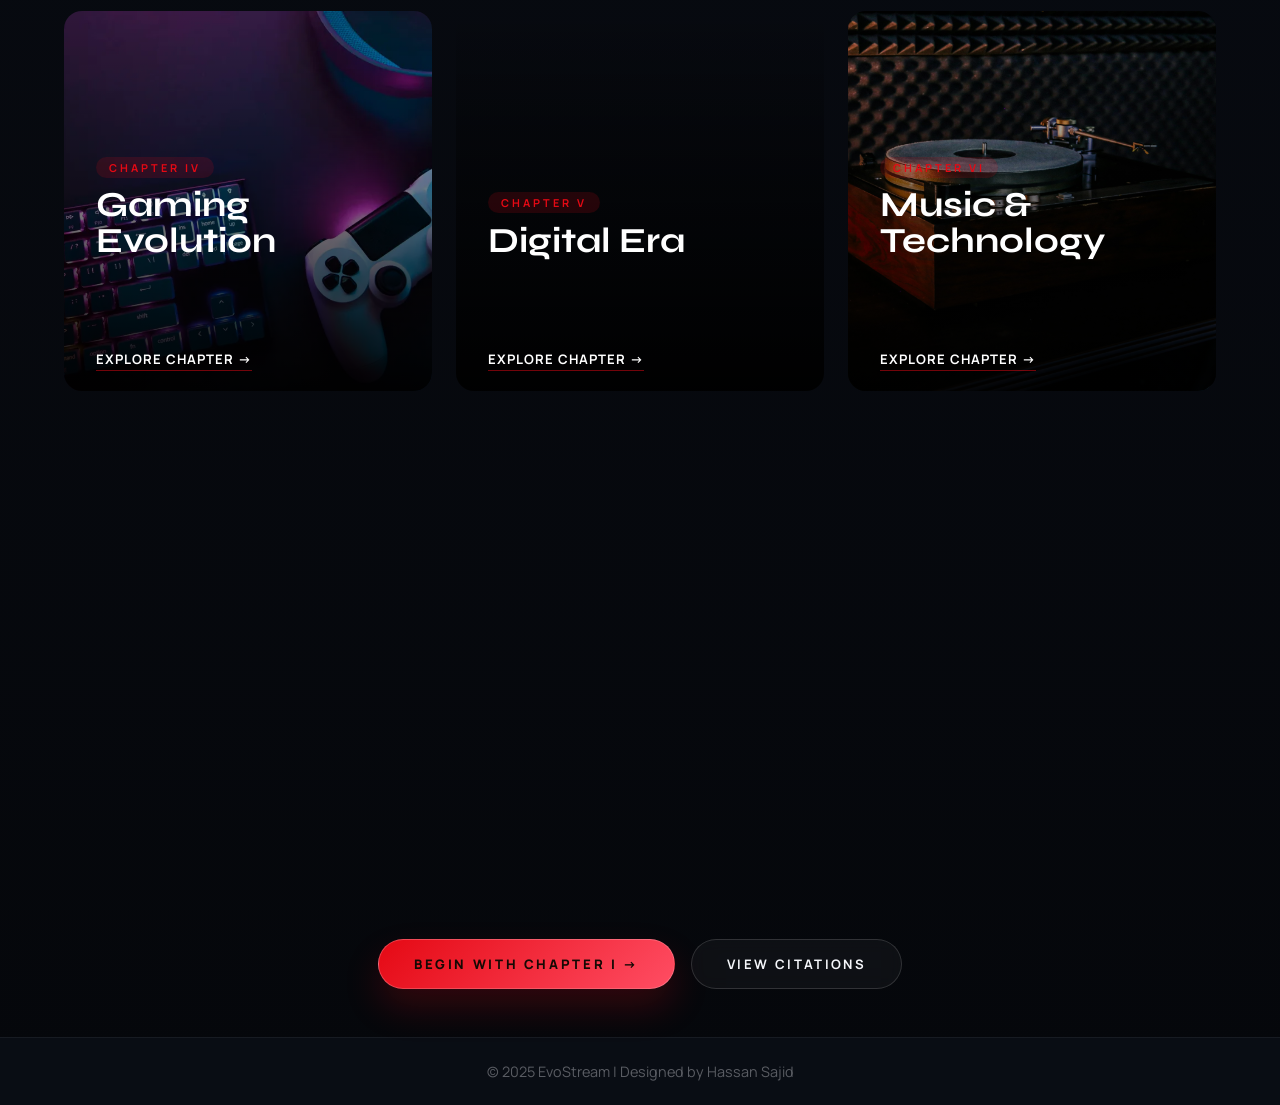
==== commit 45d10786: "Improve mobile responsiveness across site" ====
--- a/index.html
+++ b/index.html
@@ -5,6 +5,7 @@
   <meta name="viewport" content="width=device-width, initial-scale=1.0">
   <title>The Evolution of Entertainment | EvoStream</title>
   <link rel="stylesheet" href="style.css">
+  <script src="site.js" defer></script>
   <style>
     /* ── Home hero ── */
     .home-hero-bg { background-image: url('images/home-banner.jpg'); }
@@ -134,9 +135,16 @@
       .home-chapters { grid-template-columns: repeat(2, 1fr); }
       .home-chapters .ch-card:last-child { grid-column: span 2; }
     }
-    @media (max-width: 580px) {
-      .home-chapters { grid-template-columns: 1fr; grid-auto-rows: 300px; }
+    @media (max-width: 760px) {
+      .home-chapters { grid-template-columns: 1fr; grid-auto-rows: 320px; }
       .home-chapters .ch-card:last-child { grid-column: span 1; }
+      .ch-body { transform: none; }
+      .ch-body p { opacity: 1; }
+    }
+    @media (max-width: 560px) {
+      .chapters-section { padding: 4rem 1rem 5rem; }
+      .home-intro { padding: 4rem 1rem 0.5rem; }
+      .home-chapters { grid-auto-rows: 280px; }
     }
   </style>
 </head>
@@ -146,8 +154,8 @@
     <div class="logo"><a href="index.html"><span class="brand-mark" aria-hidden="true">ES</span><span class="brand-name"><span>Evo</span>Stream</span></a></div>
     <nav class="nav-menu">
       <div class="menu-group">
-        <div class="menu-icon">☰</div>
-        <ul class="dropdown">
+        <button class="menu-icon" type="button" aria-expanded="false" aria-label="Toggle site navigation" aria-controls="site-nav">&#9776;</button>
+        <ul class="dropdown" id="site-nav">
           <li><a href="early-entertainment.html">Early Entertainment</a></li>
           <li><a href="cinema-age.html">Cinema Age</a></li>
           <li><a href="television-revolution.html">Television Revolution</a></li>
--- a/style.css
+++ b/style.css
@@ -29,6 +29,15 @@
   overflow-x: hidden;
 }
 
+img { max-width: 100%; }
+
+button,
+input,
+textarea,
+select {
+  font: inherit;
+}
+
 /* ─── HEADER / NAV ─────────────────────────── */
 .main-header {
   display: flex;
@@ -103,6 +112,7 @@
 }
 
 .menu-icon {
+  appearance: none;
   font-size: 1.55rem;
   color: var(--text);
   cursor: pointer;
@@ -111,12 +121,24 @@
   border-radius: 999px;
   border: 1px solid rgba(255,255,255,0.08);
   background: rgba(255,255,255,0.04);
+  display: inline-flex;
+  align-items: center;
+  justify-content: center;
+  font-family: inherit;
+  line-height: 1;
   transition: background 0.3s, border-color 0.3s, transform 0.3s;
 }
 .menu-icon:hover {
   background: rgba(229,9,20,0.14);
   border-color: rgba(255,188,197,0.28);
   transform: translateY(-1px);
+}
+.menu-icon:focus-visible,
+.menu-group.is-open .menu-icon {
+  outline: none;
+  background: rgba(229,9,20,0.14);
+  border-color: rgba(255,188,197,0.28);
+  box-shadow: 0 0 0 3px rgba(229,9,20,0.16);
 }
 
 .dropdown {
@@ -137,7 +159,8 @@
   backdrop-filter: blur(20px);
   transition: opacity 0.3s ease-in-out;
 }
-.menu-group:hover .dropdown {
+.menu-group:hover .dropdown,
+.menu-group.is-open .dropdown {
   display: flex;
   opacity: 1;
   animation: fadeIn 0.3s ease-in-out;
@@ -152,6 +175,11 @@
   transition: background 0.3s, color 0.3s;
 }
 .dropdown a:hover {
+  background: rgba(229,9,20,0.14);
+  color: var(--text);
+}
+.dropdown a:focus-visible {
+  outline: none;
   background: rgba(229,9,20,0.14);
   color: var(--text);
 }
@@ -926,6 +954,9 @@
 
 /* ─── RESPONSIVE ─────────────────────────────── */
 @media (max-width: 960px) {
+  .main-header { padding: 0.95rem 1.2rem; }
+  .nav-menu { gap: 1rem; }
+  .quote-section { background-attachment: scroll; }
   .two-col { grid-template-columns: 1fr; gap: 3rem; padding: 5rem 6%; }
   .cards-grid-3 { grid-template-columns: 1fr; }
   .cards-grid-2 { grid-template-columns: 1fr; }
@@ -951,9 +982,116 @@
   .s-dark   { padding: 4rem 6%; }
 }
 
+@media (max-width: 760px) {
+  .main-header {
+    padding: 0.85rem 1rem;
+    gap: 1rem;
+  }
+  .logo a { gap: 0.55rem; }
+  .brand-mark {
+    width: 2.15rem;
+    height: 2.15rem;
+    border-radius: 0.75rem;
+  }
+  .brand-name { font-size: 0.92rem; }
+  .nav-menu { gap: 0.75rem; }
+  .dropdown {
+    top: calc(100% + 0.7rem);
+    min-width: min(19rem, calc(100vw - 2rem));
+    max-width: min(21rem, calc(100vw - 2rem));
+    max-height: min(70vh, 24rem);
+    overflow-y: auto;
+  }
+  .dropdown a { padding: 0.9rem 1rem; }
+
+  .page-hero {
+    min-height: 600px;
+    padding: 6.75rem 1rem 3rem;
+  }
+  .hero-eyebrow {
+    letter-spacing: 0.18em;
+    padding: 0.4rem 0.85rem;
+  }
+  .hero-title { font-size: clamp(2.7rem, 14vw, 4.4rem); }
+  .hero-sub {
+    font-size: 0.96rem;
+    line-height: 1.65;
+  }
+  .hero-ctas,
+  .hero-cta-group {
+    width: 100%;
+    gap: 0.8rem;
+  }
+  .hero-ctas > a,
+  .hero-cta-group > a,
+  .pg-end-nav > a,
+  .submit-row > * {
+    width: 100%;
+    display: flex;
+    align-items: center;
+    justify-content: center;
+    text-align: center;
+  }
+
+  .pg-card:hover,
+  .ch-card:hover {
+    transform: none;
+    box-shadow: none;
+  }
+  .card-body,
+  .ch-body { transform: none; }
+  .card-body p,
+  .card-cta,
+  .ch-body p { opacity: 1; }
+  .cards-grid-3,
+  .cards-grid-2 { gap: 1rem; }
+
+  .tl-item {
+    gap: 0.85rem;
+    margin-bottom: 2.5rem;
+  }
+  .tl-dot {
+    width: 54px;
+    height: 54px;
+    border-radius: 18px;
+  }
+  .tl-card { padding: 1.2rem; }
+
+  .stats-band { padding: 4rem 1rem; }
+  .stat-box { padding: 1.25rem 0.85rem; }
+
+  .body-text p { font-size: 0.98rem; }
+  .pull-quote { padding: 1rem 1.1rem; }
+  .pull-quote p { font-size: 1rem !important; }
+  .feat-list li { gap: 0.8rem; }
+
+  .quote-section { padding: 6rem 1rem; }
+  .big-q { font-size: 5rem; }
+  .quote-text { font-size: clamp(1.7rem, 9vw, 2.5rem); }
+
+  .s-pad,
+  .s-pad-lg,
+  .s-dark {
+    padding-left: 1rem;
+    padding-right: 1rem;
+  }
+
+  .form-wrap {
+    padding: 1.5rem;
+    border-radius: 20px;
+  }
+
+  table {
+    display: block;
+    overflow-x: auto;
+    white-space: nowrap;
+  }
+}
+
 @media (max-width: 480px) {
   .stats-grid-4 { grid-template-columns: 1fr; }
-  .hero-ctas { flex-direction: column; align-items: flex-start; }
-  .pg-end-nav { flex-direction: column; align-items: center; }
+  .hero-ctas,
+  .hero-cta-group { flex-direction: column; align-items: stretch; }
+  .pg-end-nav { flex-direction: column; align-items: stretch; }
   .hero-content-wrap { padding: 0; border-radius: 0; }
 }
